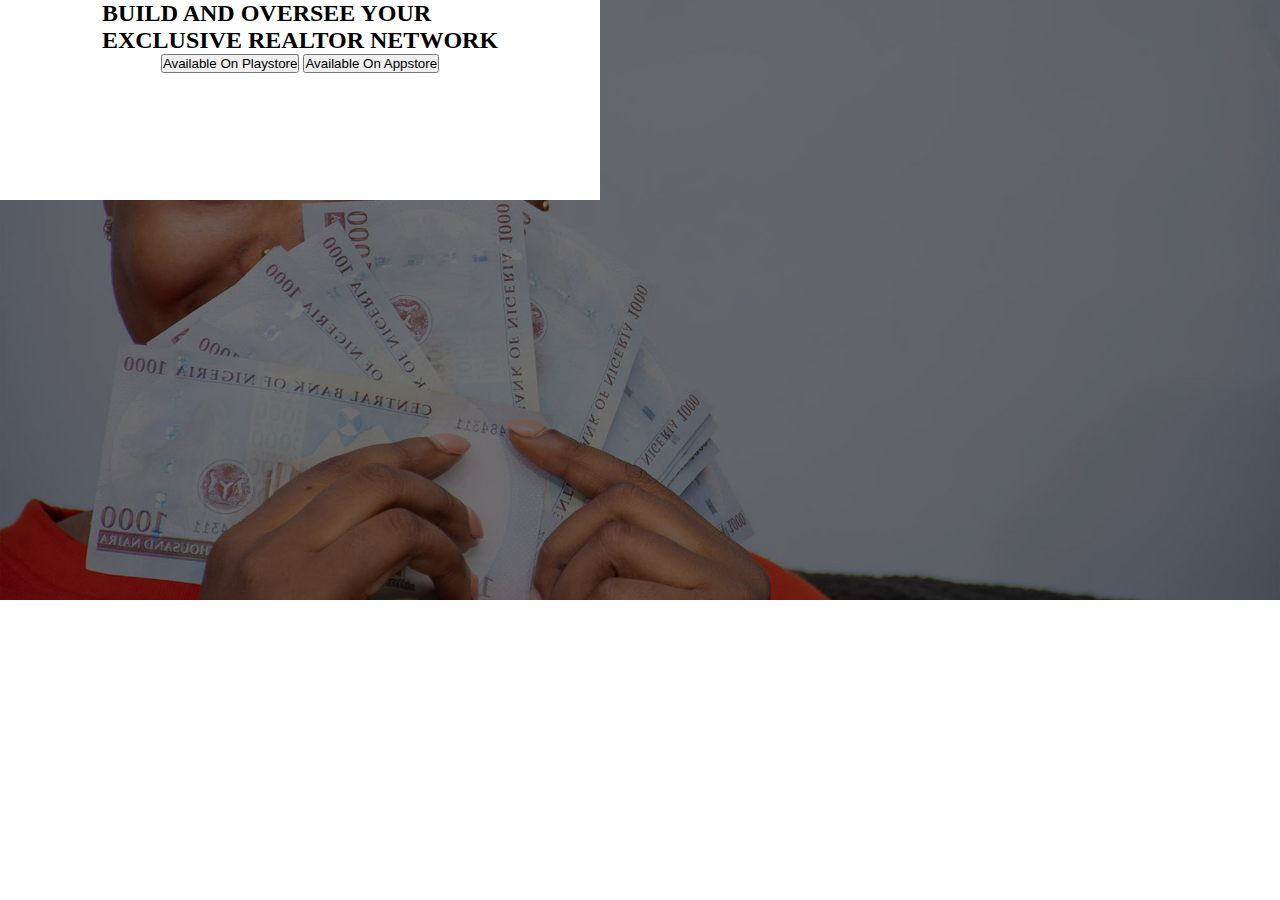
==== index.html @ f13f87d7 "progress" ====
<!DOCTYPE html>
<html lang="en">
  <head>
    <meta charset="UTF-8" />
    <meta name="viewport" content="width=device-width, initial-scale=1.0" />
    <link rel="stylesheet" href="style.css" />
    <title>Document</title>
  </head>
  <body>
    <div class="sec-section">
      <div class="sec-section1">
        <div class="sec-section-text-1">
          <h2>BUILD AND OVERSEE YOUR <br> EXCLUSIVE REALTOR NETWORK</h2>
          <div>
          <button class="btn-1"><img src="./" alt="">Available On Playstore</button>
          <button class="btn-2"><img src="./" alt="">Available On Appstore</button></div>
        </div>
      </div>
      <div class="sec-section2"></div>
      <div class="sec-section3"></div>
      <div class="sec-section4"></div>
    </div>
  </body>
</html>
---- style.css ----
*{
  margin: 0;
  padding: 0;
}

.sec-section{
  display: flex;
  align-items: center;
  justify-content: center;
  width: 100%;
  height: 600px;
}

.sec-section1{
  width: 100%;
  height:600px;
  background-image: url(./images/earn-money\ -\ Copy.jpeg);
  background-position: center;
  background-size: cover;
}

.sec-section-text-1{
  display: flex;
  align-items: center;
  flex-direction: column;
  width: 600px;
  height: 200px;
  background-color: #fff;
}

.btn-1{
  display:;
}
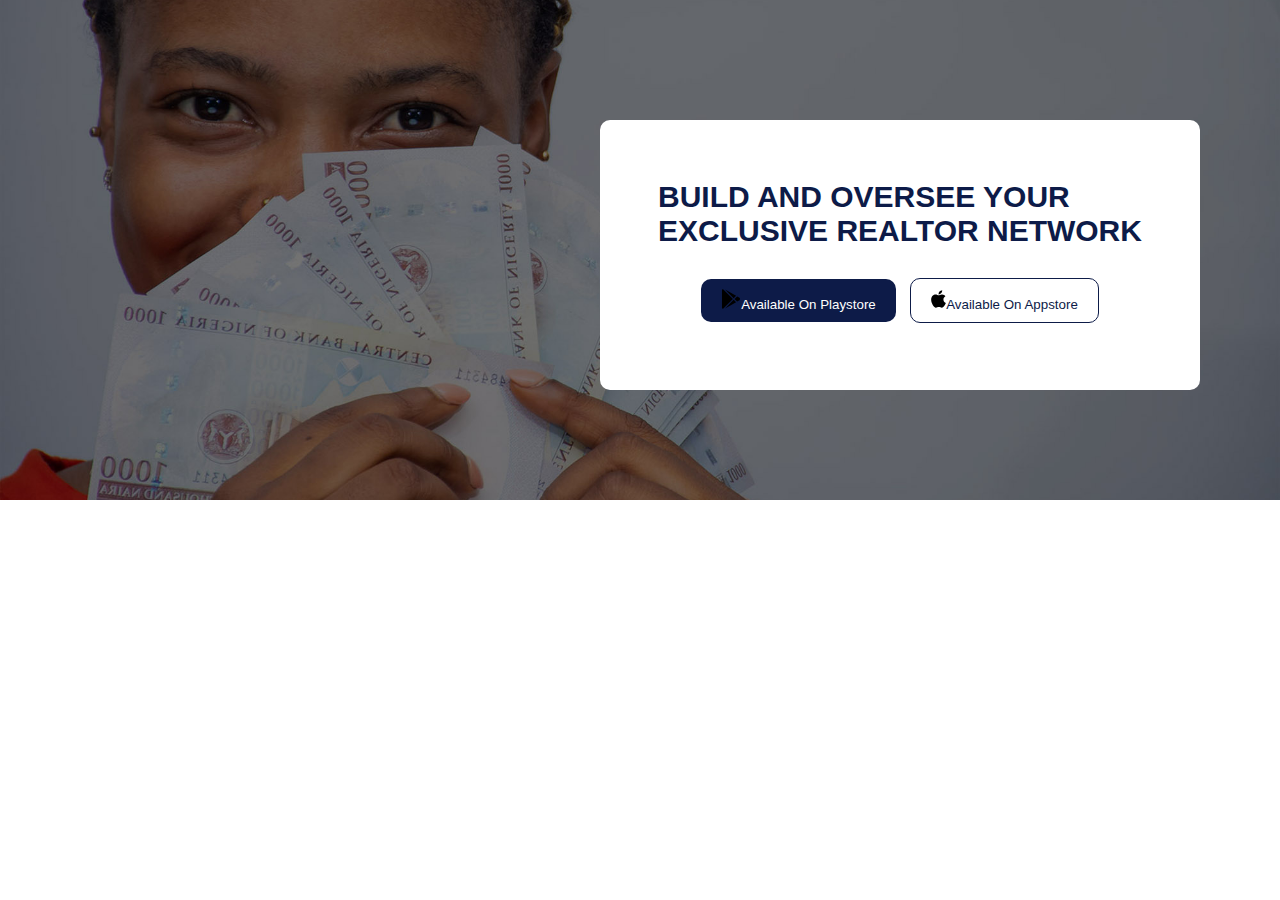
==== commit e65881fc: "first-sec" ====
--- a/index.html
+++ b/index.html
@@ -4,16 +4,25 @@
     <meta charset="UTF-8" />
     <meta name="viewport" content="width=device-width, initial-scale=1.0" />
     <link rel="stylesheet" href="style.css" />
-    <title>Document</title>
+    <link rel="shortcut icon" href="/images/favicon.png" type="image/x-icon" />
+    <title>Prachpro-Home</title>
   </head>
   <body>
     <div class="sec-section">
       <div class="sec-section1">
         <div class="sec-section-text-1">
-          <h2>BUILD AND OVERSEE YOUR <br> EXCLUSIVE REALTOR NETWORK</h2>
+          <h2>
+            BUILD AND OVERSEE YOUR <br />
+            EXCLUSIVE REALTOR NETWORK
+          </h2>
           <div>
-          <button class="btn-1"><img src="./" alt="">Available On Playstore</button>
-          <button class="btn-2"><img src="./" alt="">Available On Appstore</button></div>
+            <button class="btn-1">
+              <img src="./icons/google-play.svg" alt="" />Available On Playstore
+            </button>
+            <button class="btn-2">
+              <img src="./icons/apple.svg" alt="" />Available On Appstore
+            </button>
+          </div>
         </div>
       </div>
       <div class="sec-section2"></div>
--- a/style.css
+++ b/style.css
@@ -1,33 +1,75 @@
-*{
+* {
   margin: 0;
   padding: 0;
 }
 
-.sec-section{
+body {
+  font-family: "Franklin Gothic Medium", "Arial Narrow", Arial, sans-serif;
+}
+
+.sec-section {
   display: flex;
   align-items: center;
   justify-content: center;
   width: 100%;
-  height: 600px;
+  height: 500px;
 }
 
-.sec-section1{
+.sec-section1 {
   width: 100%;
-  height:600px;
+  height: 500px;
   background-image: url(./images/earn-money\ -\ Copy.jpeg);
   background-position: center;
   background-size: cover;
+  padding-left: 600px;
 }
 
-.sec-section-text-1{
+.sec-section-text-1 {
   display: flex;
   align-items: center;
   flex-direction: column;
   width: 600px;
-  height: 200px;
+  height: 270px;
   background-color: #fff;
+  border-radius: 10px;
+  margin-top: 120px;
+  text-align: left;
 }
 
-.btn-1{
-  display:;
+.sec-section-text-1 h2 {
+  font-size: 30px;
+  margin-bottom: 30px;
+  margin-top: 60px;
+  color: #0d1b48;
 }
+
+.btn-1 {
+  background-color: #0d1b48;
+  border: none;
+  border-radius: 10px;
+  color: #fff;
+  padding: 10px 20px;
+  justify-content: center;
+  margin-right: 10px;
+}
+.btn-2 {
+  background-color: transparent;
+  border: 1px solid #0d1b48;
+  border-radius: 10px;
+  color: #0d1b48;
+  padding: 10px 20px;
+  justify-content: center;
+}
+
+.btn-2:hover {
+  background-color: #0d1b48;
+  color: #fff;
+}
+
+.btn-1 img {
+  width: 20px;
+}
+
+.btn-2 img {
+  width: 15px;
+}
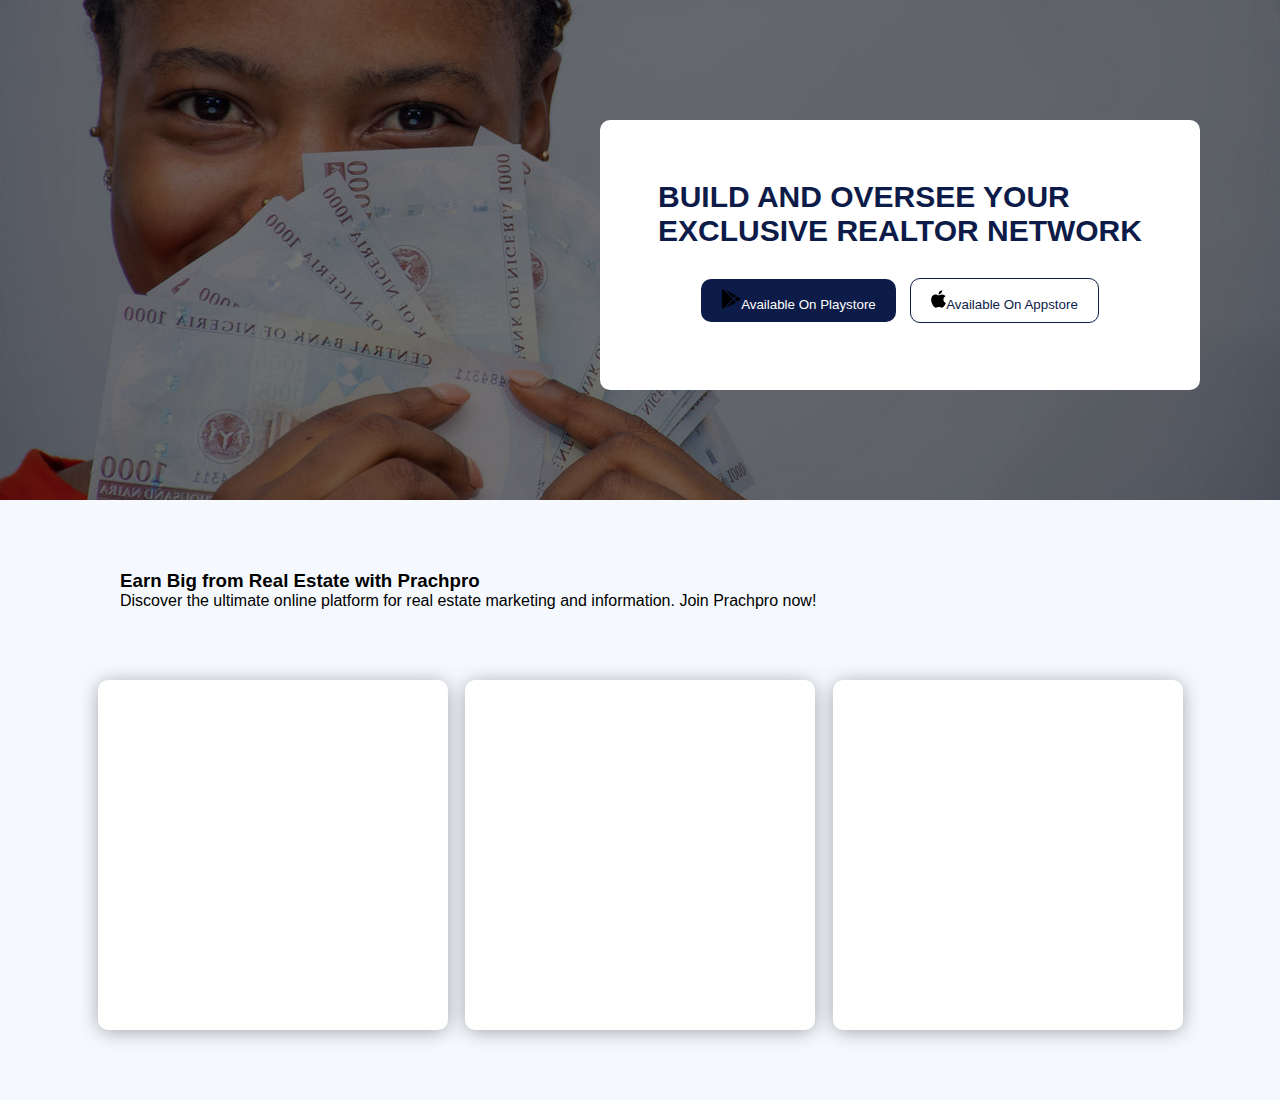
==== commit 2a4ecbec: "box" ====
--- a/index.html
+++ b/index.html
@@ -29,5 +29,18 @@
       <div class="sec-section3"></div>
       <div class="sec-section4"></div>
     </div>
+
+    <div class="third-sec">
+      <div class="third-sec-cont">
+      <h3>Earn Big from Real Estate with Prachpro</h3>
+      <p> Discover the ultimate online platform for real estate marketing and information.
+         Join Prachpro now!</p>
+         <div class="third-sec-box">
+          <div class="box-1"></div>
+          <div class="box-2"></div>
+          <div class="box-3"></div>
+         </div>
+        </div>
+    </div>
   </body>
 </html>
--- a/style.css
+++ b/style.css
@@ -68,8 +68,46 @@
 
 .btn-1 img {
   width: 20px;
+  fill: #fff;
 }
 
 .btn-2 img {
   width: 15px;
+  fill: #fff;
 }
+
+.third-sec{
+  display: flex;
+  flex-direction: column;
+  justify-content: center;
+  width: 100%;
+  height: 600px;
+  background-color:#F5F9FE;
+}
+
+.third-sec-cont{
+  padding: 0 80px;
+}
+
+.third-sec h3, .third-sec p{
+  margin-left: 40px;
+}
+
+.third-sec p{
+  margin-bottom: 70px;
+}
+
+.third-sec-box{
+  display: flex;
+  flex-direction: row;
+  justify-content: space-evenly;
+  align-items: center;
+}
+
+.box-1, .box-2, .box-3{
+  width: 350px;
+  height: 350px;
+  background-color: #fff;
+  border-radius: 10px;
+  box-shadow:0px 2px 20px -2px rgba(0, 0, 0, 0.4) ;
+}
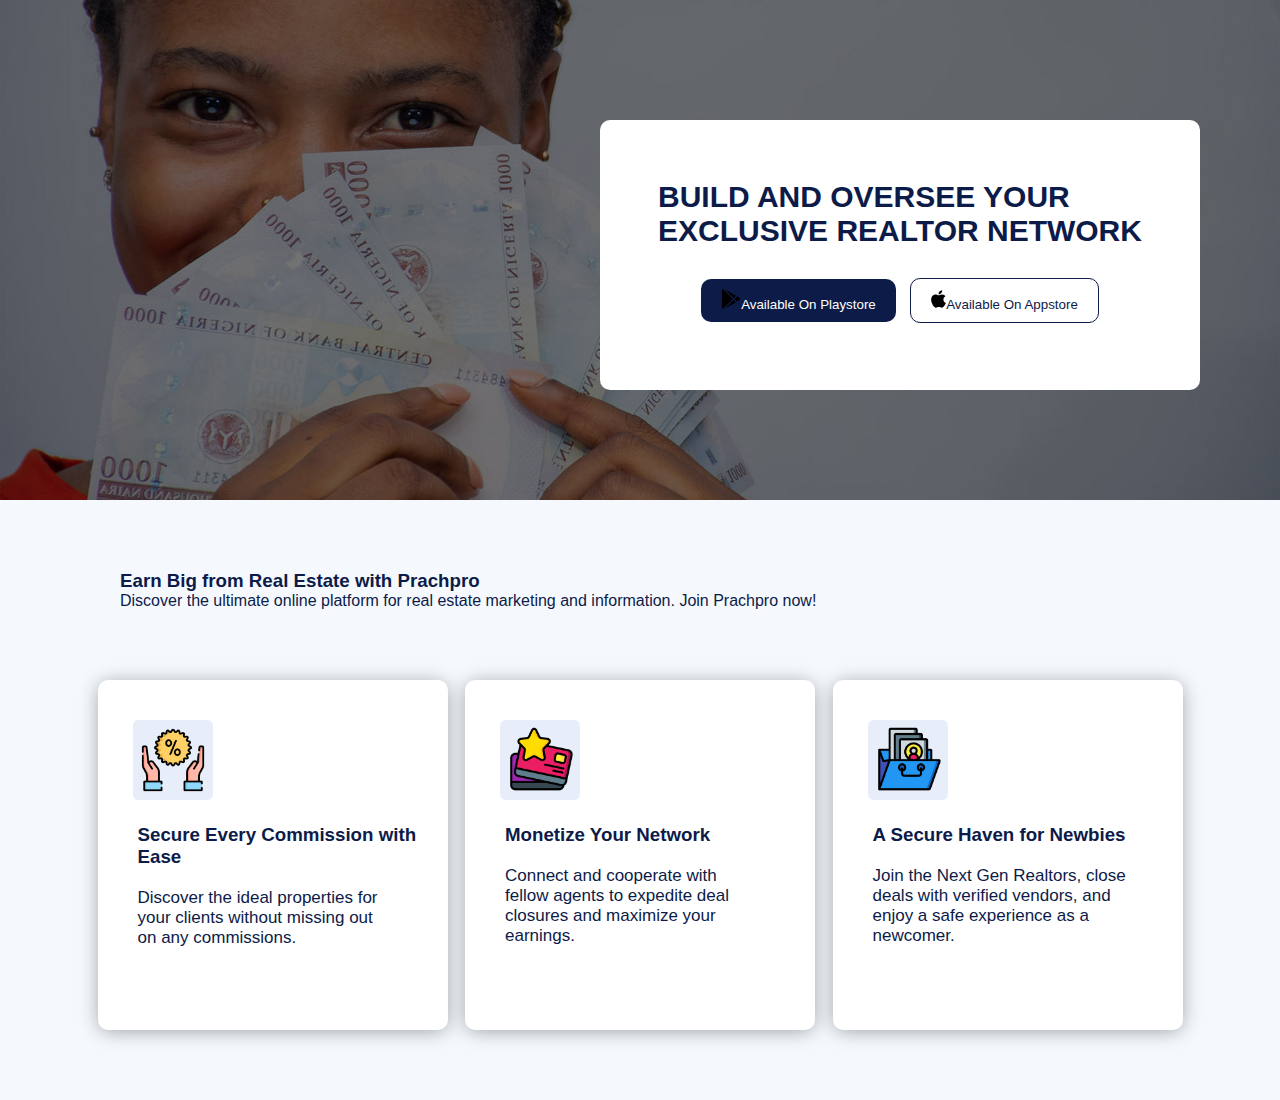
==== commit d664597b: "box-3" ====
--- a/index.html
+++ b/index.html
@@ -32,15 +32,52 @@
 
     <div class="third-sec">
       <div class="third-sec-cont">
-      <h3>Earn Big from Real Estate with Prachpro</h3>
-      <p> Discover the ultimate online platform for real estate marketing and information.
-         Join Prachpro now!</p>
-         <div class="third-sec-box">
-          <div class="box-1"></div>
-          <div class="box-2"></div>
-          <div class="box-3"></div>
-         </div>
+        <h3>Earn Big from Real Estate with Prachpro</h3>
+        <p>
+          Discover the ultimate online platform for real estate marketing and
+          information. Join Prachpro now!
+        </p>
+        <div class="third-sec-box">
+          <div class="box-1">
+            <img
+              src="./images/commission - Copy.png"
+              alt="commission"
+              class="commission"
+            />
+            <h3>
+              Secure Every Commission with <br />
+              Ease
+            </h3>
+            <p>
+              Discover the ideal properties for <br />
+              your clients without missing out <br />on any commissions.
+            </p>
+          </div>
+          <div class="box-2">
+            <img src="./images/earn - Copy.png" alt="earn" class="earn" />
+            <h3>Monetize Your Network</h3>
+            <p>
+              Connect and cooperate with <br />fellow agents to expedite deal
+              <br />
+              closures and maximize your <br />
+              earnings.
+            </p>
+          </div>
+          <div class="box-3">
+            <img
+              src="./images/portfolio.png"
+              alt="portfolio"
+              class="portfolio"
+            />
+            <h3>A Secure Haven for Newbies</h3>
+            <p>
+              Join the Next Gen Realtors, close <br />
+              deals with verified vendors, and <br />enjoy a safe experience as
+              a <br />newcomer.
+            </p>
+          </div>
         </div>
+      </div>
     </div>
   </body>
 </html>
--- a/style.css
+++ b/style.css
@@ -4,7 +4,7 @@
 }
 
 body {
-  font-family: "Franklin Gothic Medium", "Arial Narrow", Arial, sans-serif;
+  font-family: "Segoe UI", Tahoma, Geneva, Verdana, sans-serif;
 }
 
 .sec-section {
@@ -76,38 +76,88 @@
   fill: #fff;
 }
 
-.third-sec{
+.third-sec {
   display: flex;
   flex-direction: column;
   justify-content: center;
   width: 100%;
   height: 600px;
-  background-color:#F5F9FE;
+  background-color: #f5f9fe;
 }
 
-.third-sec-cont{
+.third-sec-cont {
   padding: 0 80px;
 }
 
-.third-sec h3, .third-sec p{
+.third-sec h3,
+.third-sec p {
   margin-left: 40px;
+  color: #0d1b48;
 }
 
-.third-sec p{
+.third-sec p {
   margin-bottom: 70px;
 }
 
-.third-sec-box{
+.third-sec-box {
   display: flex;
   flex-direction: row;
   justify-content: space-evenly;
   align-items: center;
 }
 
-.box-1, .box-2, .box-3{
+.box-1,
+.box-2,
+.box-3 {
   width: 350px;
   height: 350px;
   background-color: #fff;
   border-radius: 10px;
-  box-shadow:0px 2px 20px -2px rgba(0, 0, 0, 0.4) ;
+  box-shadow: 0px 2px 20px -2px rgba(0, 0, 0, 0.4);
+  /* padding: 20px 20px; */
 }
+
+.commission {
+  width: 80px;
+  margin-left: 35px;
+  margin-top: 40px;
+  margin-bottom: 20px;
+}
+
+.box-1 h3 {
+  margin-bottom: 20px;
+}
+
+.box-1 p {
+  font-size: 17px;
+}
+
+.earn {
+  width: 80px;
+  margin-left: 35px;
+  margin-top: 40px;
+  margin-bottom: 20px;
+}
+
+.box-2 h3 {
+  margin-bottom: 20px;
+}
+
+.box-2 p {
+  font-size: 17px;
+}
+
+.portfolio {
+  width: 80px;
+  margin-left: 35px;
+  margin-top: 40px;
+  margin-bottom: 20px;
+}
+
+.box-3 h3 {
+  margin-bottom: 20px;
+}
+
+.box-3 p {
+  font-size: 17px;
+}
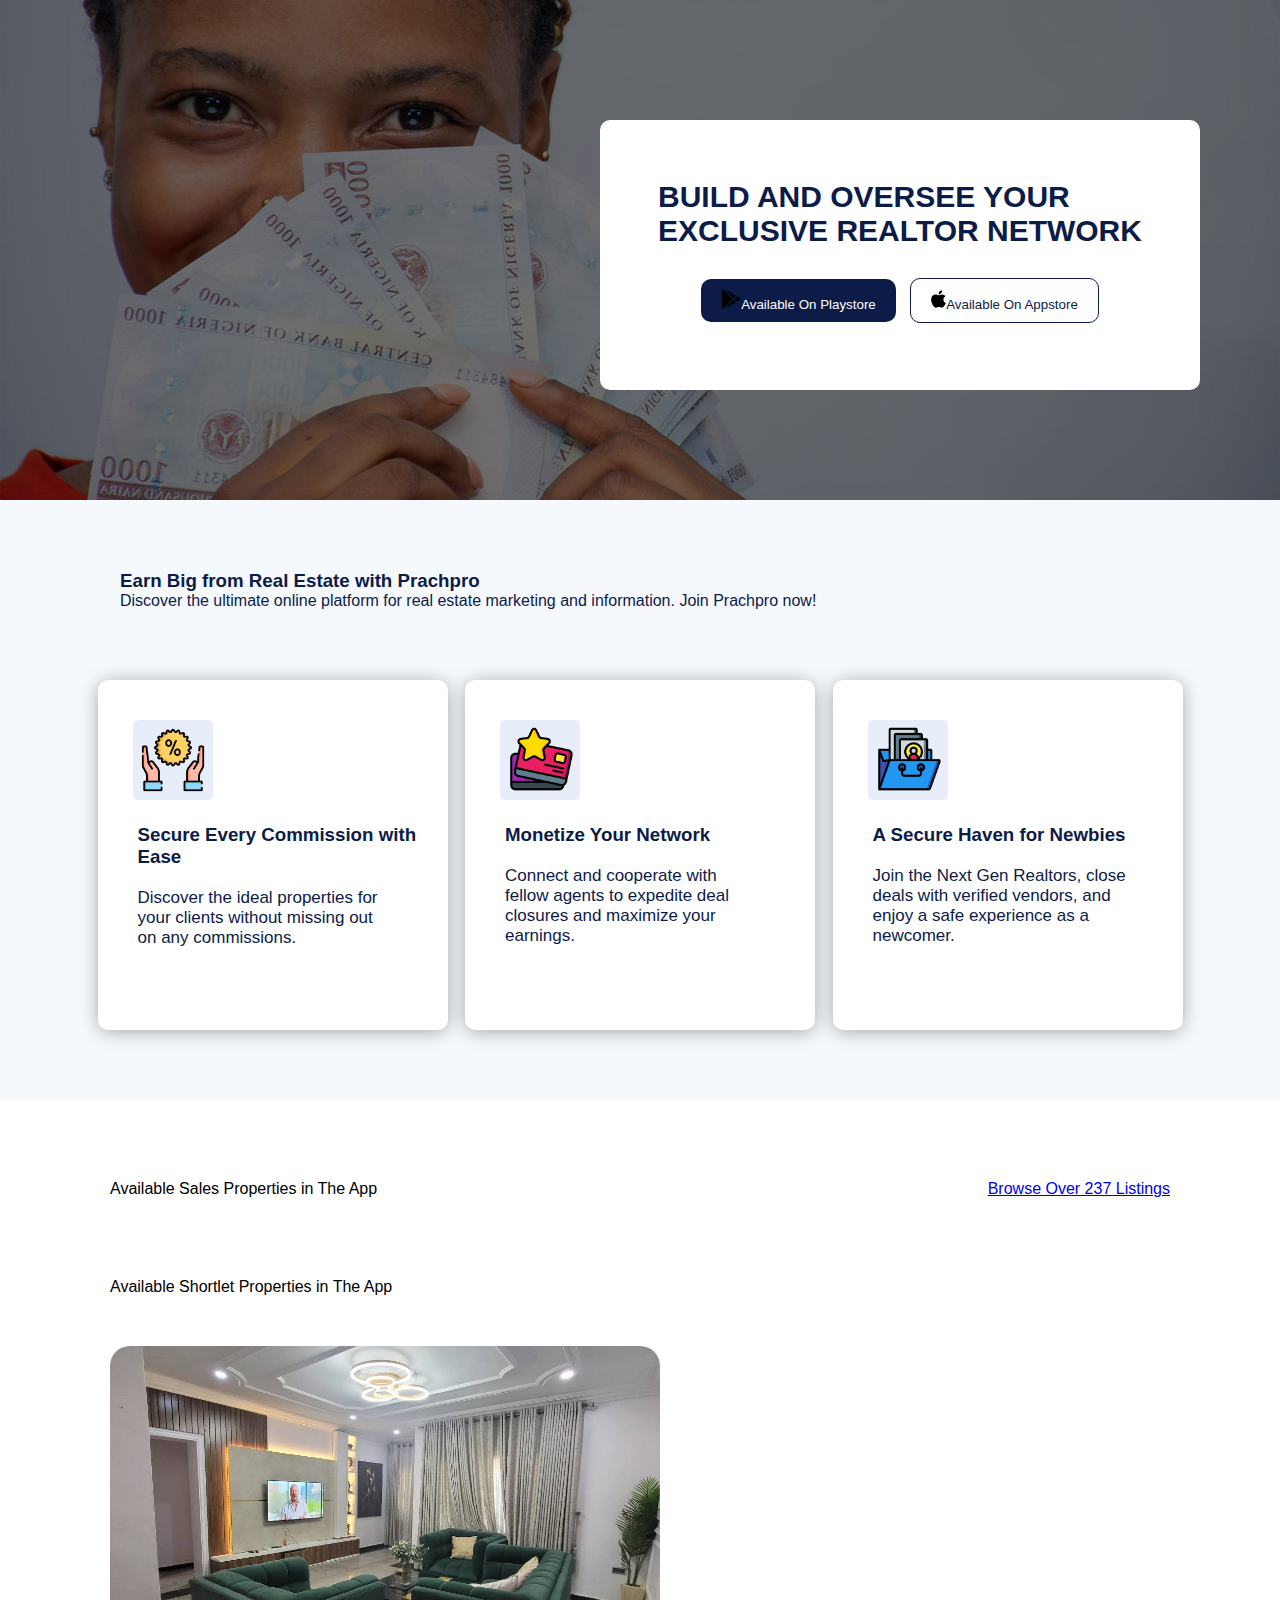
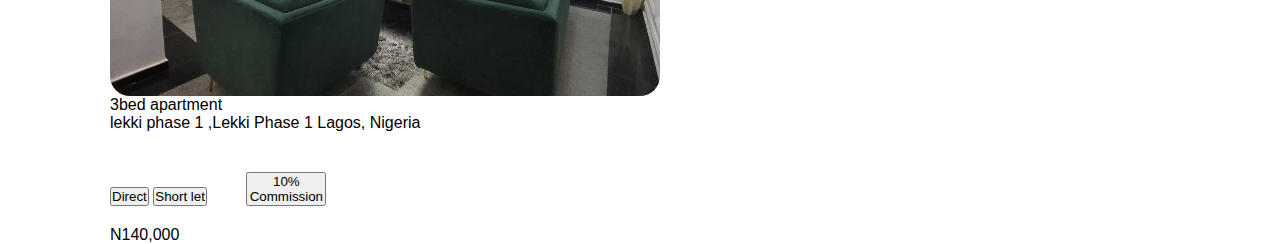
==== commit bb0fdc35: "in progress" ====
--- a/index.html
+++ b/index.html
@@ -79,5 +79,29 @@
         </div>
       </div>
     </div>
+
+    <div class="fourth-sec">
+      <div class="fourth-sec-first-text">
+        <p>Available Sales Properties in The App</p>
+        <a href="#">Browse Over 237 Listings</a>
+      </div>
+      <div class="fourth-sec-second-text">
+        <p class="available">Available Shortlet Properties in The App</p>
+        <div class="shortlet-description">
+          <div class="shortleta">
+            <div class="shortleta-img"></div>
+            <p>3bed apartment</p>
+            <p>lekki phase 1 ,Lekki Phase 1 Lagos, Nigeria</p>
+            <div class="more-info">
+              <button class="direct">Direct</button>
+              <button class="short">Short let</button>
+              <button class="commission">10% Commission</button>
+            </div>
+            <p>N140,000</p>
+          </div>
+          <div class="shortletb"></div>
+        </div>
+      </div>
+    </div>
   </body>
 </html>
--- a/style.css
+++ b/style.css
@@ -114,7 +114,6 @@
   background-color: #fff;
   border-radius: 10px;
   box-shadow: 0px 2px 20px -2px rgba(0, 0, 0, 0.4);
-  /* padding: 20px 20px; */
 }
 
 .commission {
@@ -161,3 +160,49 @@
 .box-3 p {
   font-size: 17px;
 }
+
+.fourth-sec {
+  width: 100%;
+  height: 600px;
+  background-color: #fff;
+}
+
+.fourth-sec-first-text {
+  display: flex;
+  justify-content: space-between;
+  margin-left: 110px;
+  margin-right: 110px;
+  margin-top: 80px;
+  align-items: center;
+}
+.fourth-sec-second-text {
+  margin-left: 110px;
+  margin-right: 110px;
+  margin-top: 80px;
+}
+
+.available{
+  margin-bottom: 50px;
+}
+.shortlet-description {
+  display: flex;
+  flex-direction: row;
+  /* justify-content: space-evenly; */
+}
+
+.shortleta {
+  display: flex;
+  flex-direction: column;
+  /* width: 50%; */
+}
+
+.shortleta-img {
+  width: 550px;
+  height: 350px;
+  /* background-color: aqua; */
+  border-radius: 20px;
+  background-image: url(./images/sitting-room.jpeg);
+  background-position: center;
+  background-size: cover;
+  background-repeat: no-repeat;
+}
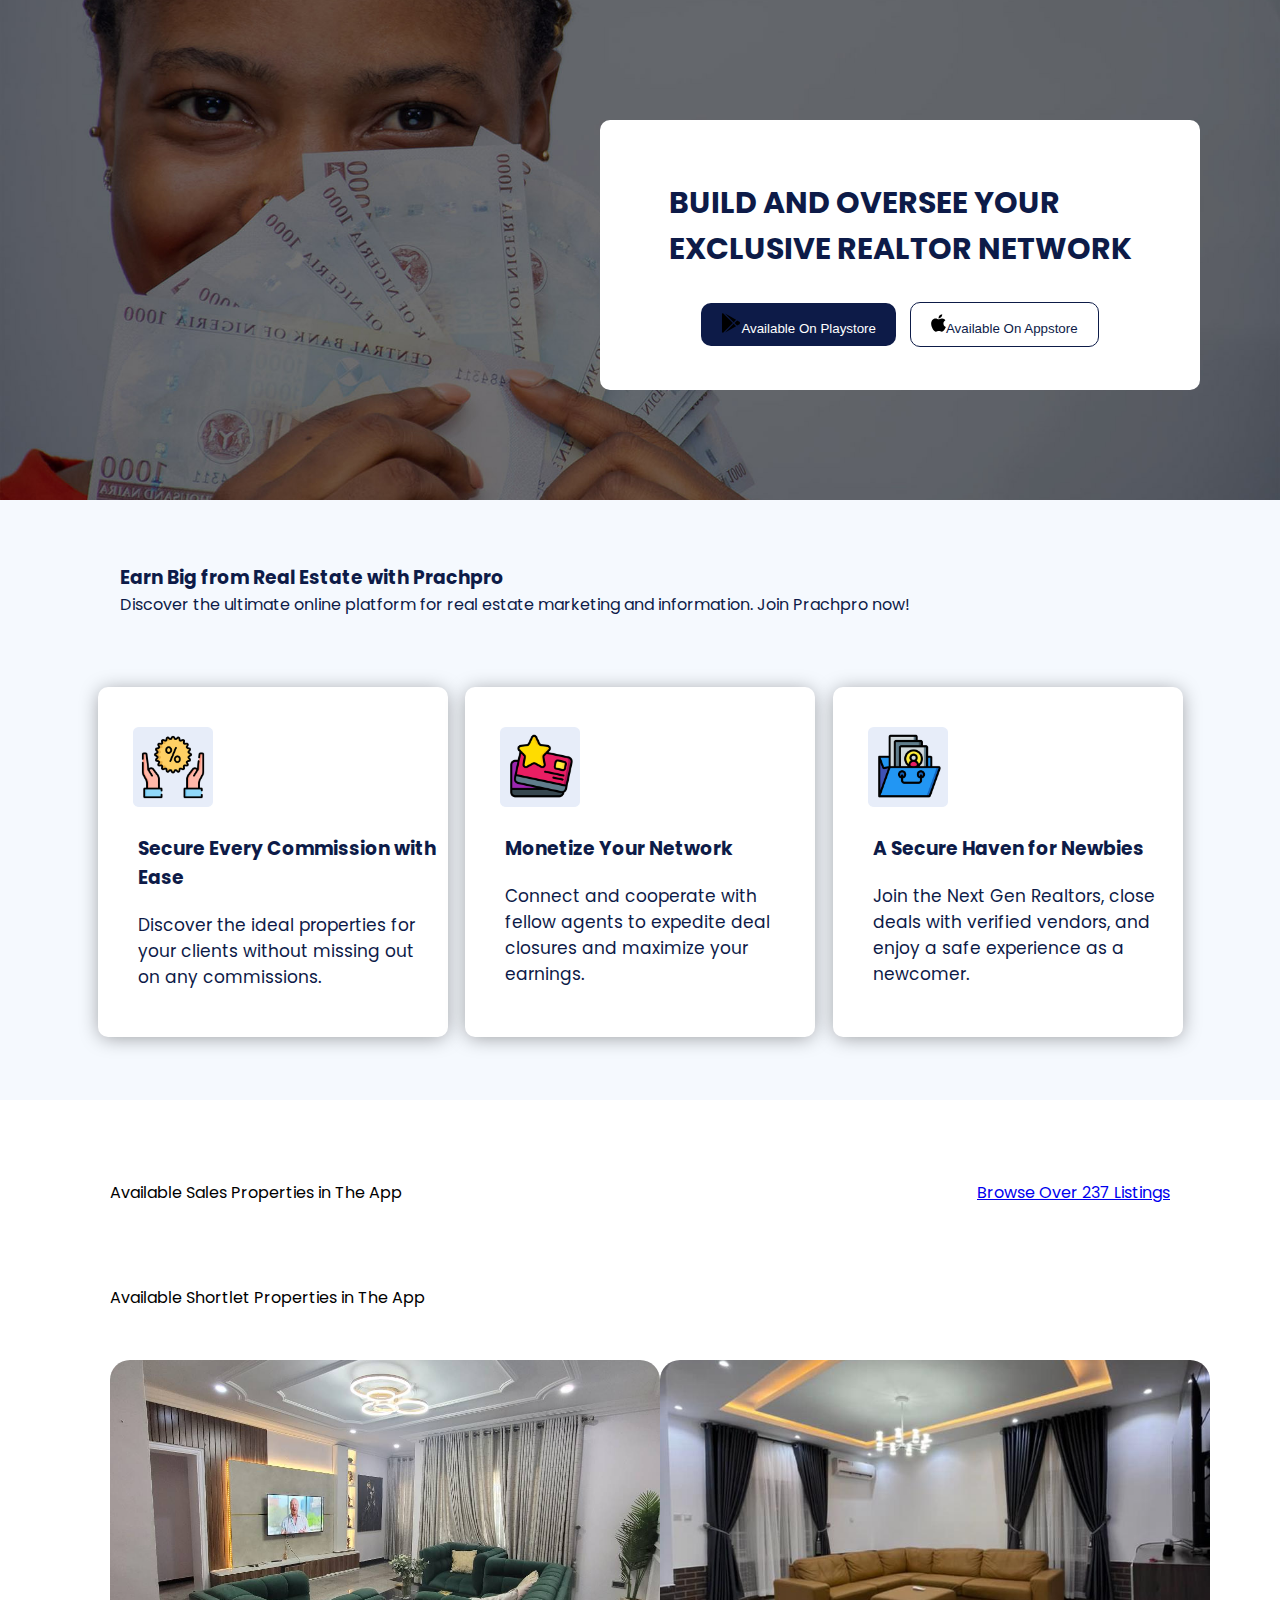
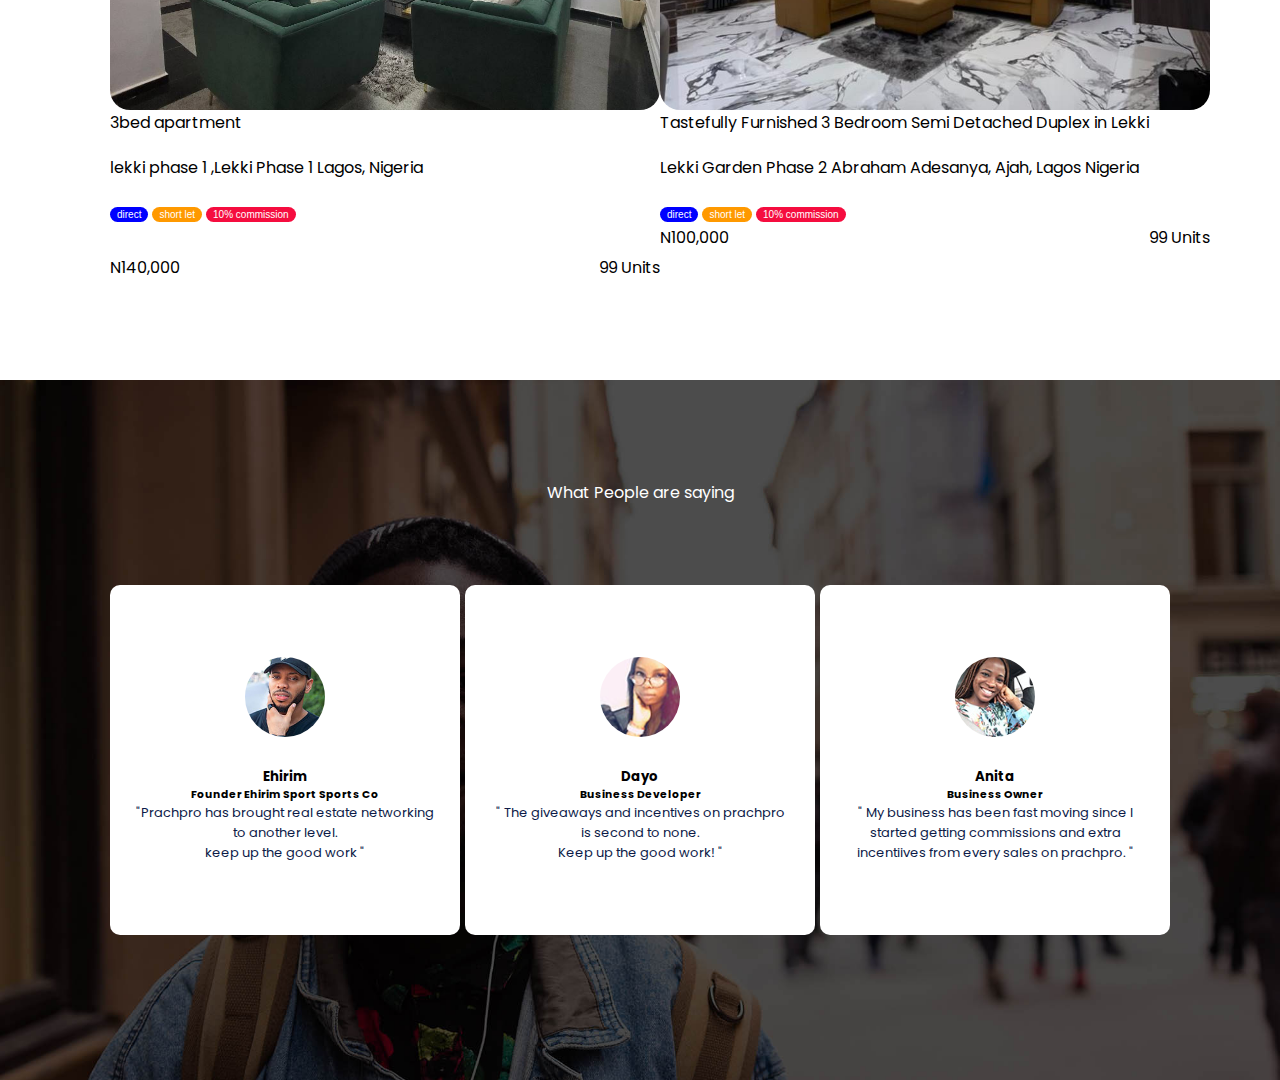
==== commit 79499a6c: "sixth" ====
--- a/index.html
+++ b/index.html
@@ -91,17 +91,70 @@
           <div class="shortleta">
             <div class="shortleta-img"></div>
             <p>3bed apartment</p>
-            <p>lekki phase 1 ,Lekki Phase 1 Lagos, Nigeria</p>
+            <p class="lekki">lekki phase 1 ,Lekki Phase 1 Lagos, Nigeria</p>
             <div class="more-info">
-              <button class="direct">Direct</button>
-              <button class="short">Short let</button>
-              <button class="commission">10% Commission</button>
+              <button class="direct">direct</button>
+              <button class="short">short let</button>
+              <button class="comm">10% commission</button>
             </div>
-            <p>N140,000</p>
+            <div class="price">
+              <p>N140,000</p>
+              <p>99 Units</p>
+            </div>
           </div>
-          <div class="shortletb"></div>
+          <div class="shortletb">
+            <div class="shortletb-img"></div>
+            <p>Tastefully Furnished 3 Bedroom Semi Detached Duplex in Lekki</p>
+            <p class="lekki">
+              Lekki Garden Phase 2 Abraham Adesanya, Ajah, Lagos Nigeria
+            </p>
+            <div class="more-info">
+              <button class="direct">direct</button>
+              <button class="short">short let</button>
+              <button class="comm">10% commission</button>
+              <div class="price">
+                <p>N100,000</p>
+                <p>99 Units</p>
+              </div>
+            </div>
+          </div>
         </div>
       </div>
     </div>
+
+    <div class="fifth-sec">
+      <p class="fifth-text-1">What People are saying</p>
+      <div class="fifth-box">
+        <div class="fifth-box1">
+          <div class="ehirim"></div>
+          <h5>Ehirim</h5>
+          <h6>Founder Ehirim Sport Sports Co</h6>
+          <p>
+            "Prachpro has brought real estate networking <br />
+            to another level. <br />
+            keep up the good work "
+          </p>
+        </div>
+        <div class="fifth-box2">
+          <div class="dayo"></div>
+          <h5>Dayo</h5>
+          <h6>Business Developer</h6>
+          <p>" The giveaways and incentives on prachpro <br>
+            is second to none. <br>
+            Keep up the good work! "</p>
+        </div>
+        <div class="fifth-box3">
+          <div class="anita"></div>
+          <h5>Anita</h5>
+          <h6>Business Owner</h6>
+          <p>" My business has been fast moving since I <br>
+            started getting commissions and extra <br>
+            incentiives from every sales on prachpro. "</p>
+        </div>
+      </div>
+    </div>
+
+
+    <div class="sixth"></div>
   </body>
 </html>
--- a/style.css
+++ b/style.css
@@ -1,10 +1,13 @@
+@import url("https://fonts.googleapis.com/css2?family=Parisienne&family=Poppins:wght@300;400;500;600&display=swap");
+
 * {
   margin: 0;
   padding: 0;
 }
 
 body {
-  font-family: "Segoe UI", Tahoma, Geneva, Verdana, sans-serif;
+  ffont-family: "Parisienne", cursive;
+  font-family: "Poppins", sans-serif;
 }
 
 .sec-section {
@@ -165,6 +168,7 @@
   width: 100%;
   height: 600px;
   background-color: #fff;
+  margin-bottom: 200px;
 }
 
 .fourth-sec-first-text {
@@ -181,19 +185,18 @@
   margin-top: 80px;
 }
 
-.available{
+.available {
   margin-bottom: 50px;
 }
 .shortlet-description {
   display: flex;
   flex-direction: row;
-  /* justify-content: space-evenly; */
+  justify-content: space-between;
 }
 
 .shortleta {
   display: flex;
   flex-direction: column;
-  /* width: 50%; */
 }
 
 .shortleta-img {
@@ -206,3 +209,145 @@
   background-size: cover;
   background-repeat: no-repeat;
 }
+
+.lekki {
+  margin-top: 20px;
+}
+
+.more-info {
+  margin-bottom: 30px;
+  margin-top: 20px;
+}
+
+.direct {
+  border: none;
+  border-radius: 20px;
+  background-color: blue;
+  padding: 2px 7px;
+  color: #fff;
+  font-size: 10px;
+}
+
+.short {
+  border: none;
+  border-radius: 20px;
+  background-color: rgb(255, 153, 0);
+  padding: 2px 7px;
+  color: #fff;
+  font-size: 10px;
+}
+
+.comm {
+  border: none;
+  border-radius: 20px;
+  background-color: rgb(245, 13, 63);
+  padding: 2px 7px;
+  color: #fff;
+  font-size: 10px;
+}
+
+.price {
+  display: flex;
+  justify-content: space-between;
+}
+
+.shortletb {
+  display: flex;
+  flex-direction: column;
+}
+
+.shortletb-img {
+  width: 550px;
+  height: 350px;
+  /* background-color: aqua; */
+  border-radius: 20px;
+  background-image: url(./images/sitting-roomb.jpeg);
+  background-position: center;
+  background-size: cover;
+  background-repeat: no-repeat;
+}
+
+.fifth-sec {
+  width: 100%;
+  height: 600px;
+  background-image: url(./images/testimonial.jpeg);
+  background-position: center;
+  background-size: cover;
+  background-repeat: no-repeat;
+  text-align: center;
+  padding-top: 100px;
+}
+
+.fifth-text-1{
+  color: #fff;
+}
+
+.fifth-box {
+  display: flex;
+  flex-direction: row;
+  justify-content: space-between;
+  margin-left: 110px;
+  margin-right: 110px;
+  margin-top: 80px;
+}
+
+.fifth-box1,
+.fifth-box2,
+.fifth-box3 {
+  width: 350px;
+  height: 350px;
+  background-color: #fff;
+  border-radius: 10px;
+  display: flex;
+  flex-direction: column;
+  justify-content: center;
+}
+
+.ehirim {
+  width: 80px;
+  height: 80px;
+  background-color: #0d1b48;
+  border-radius: 50%;
+  background-image: url(./images/ehirim.jpg);
+  background-position: center;
+  background-size: cover;
+  background-repeat: no-repeat;
+  margin-left: auto;
+  margin-right: auto;
+  margin-bottom: 30px;
+}
+
+.fifth-box1 p,
+.fifth-box2 p,
+.fifth-box3 p {
+  font-size: 13px;
+  color: #0d1b48;
+}
+
+.dayo {
+  width: 80px;
+  height: 80px;
+  background-color: #0d1b48;
+  border-radius: 50%;
+  background-image: url(./images/dayo.jpg);
+  background-position: center;
+  background-size: cover;
+  background-repeat: no-repeat;
+  margin-left: auto;
+  margin-right: auto;
+  margin-bottom: 30px;
+}
+
+.anita {
+  width: 80px;
+  height: 80px;
+  background-color: #0d1b48;
+  border-radius: 50%;
+  background-image: url(./images/anita.jpg);
+  background-position: center;
+  background-size: cover;
+  background-repeat: no-repeat;
+  margin-left: auto;
+  margin-right: auto;
+  margin-bottom: 30px;
+}
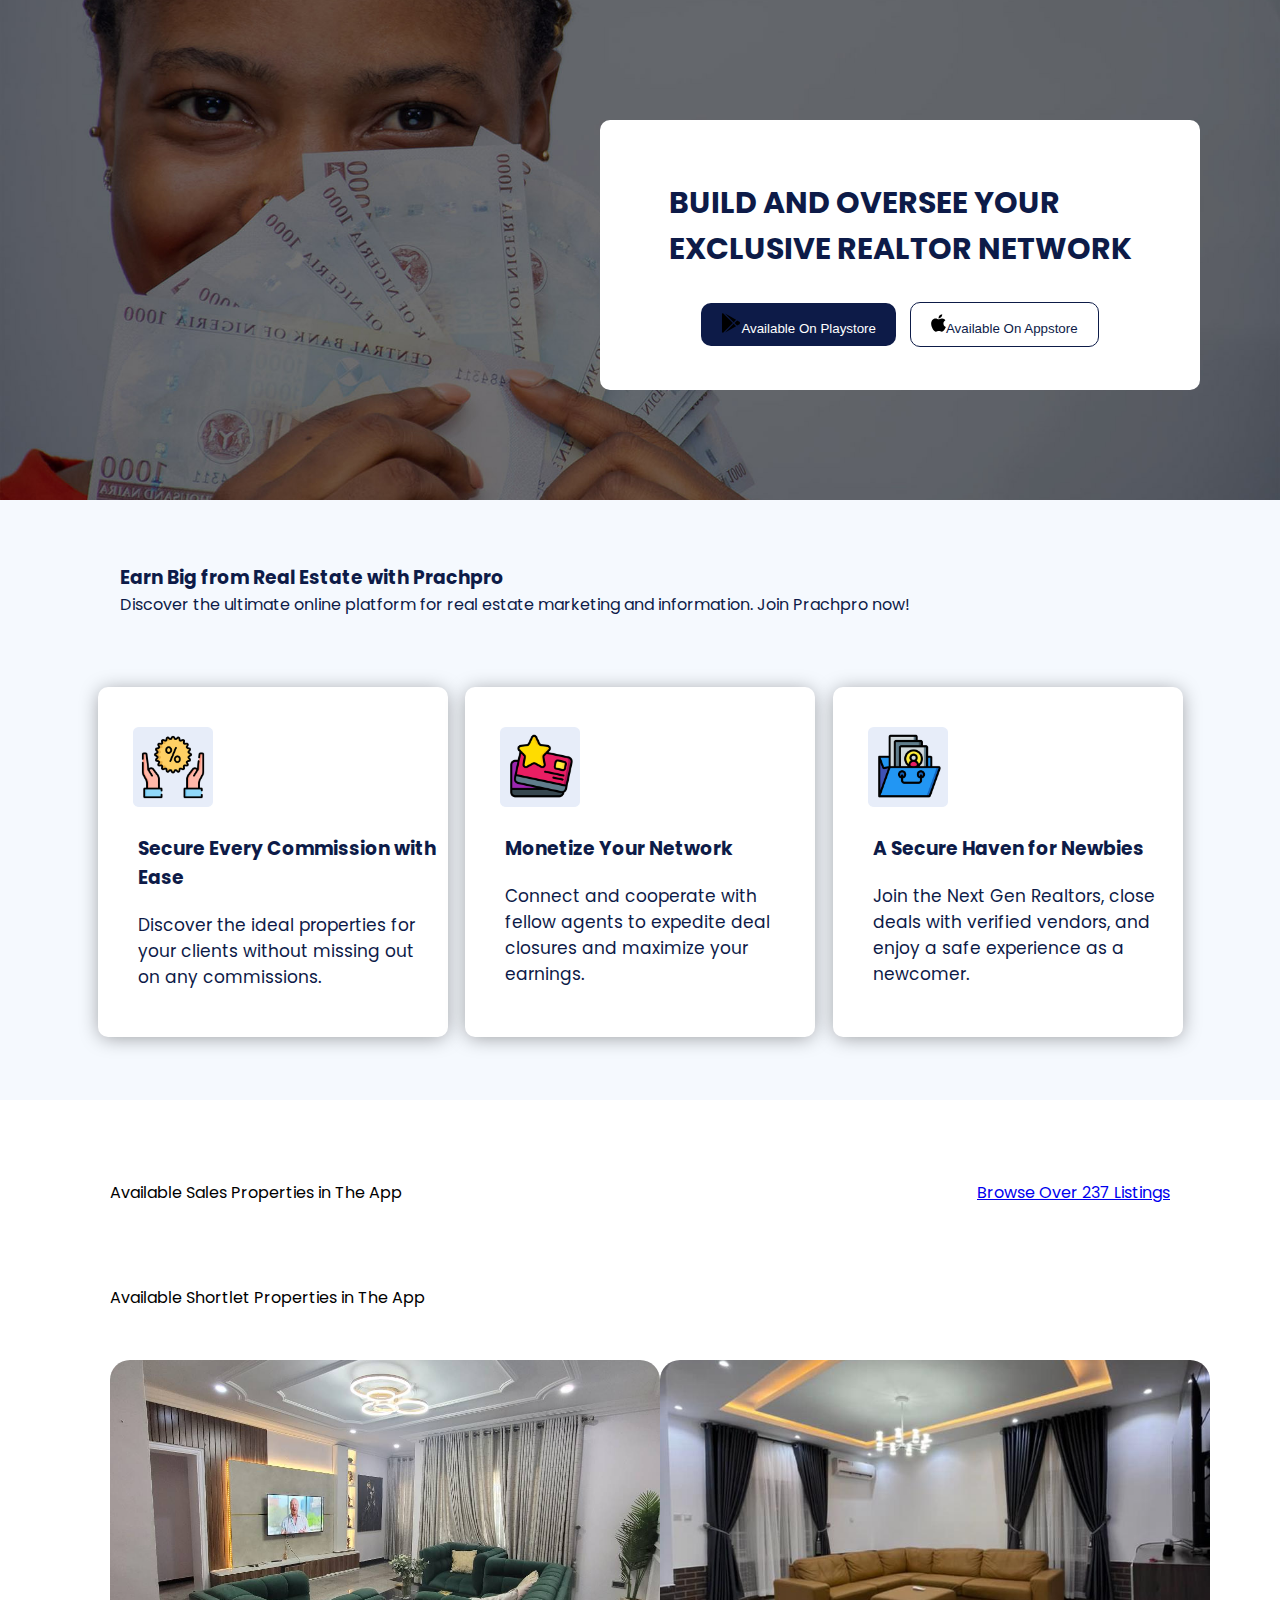
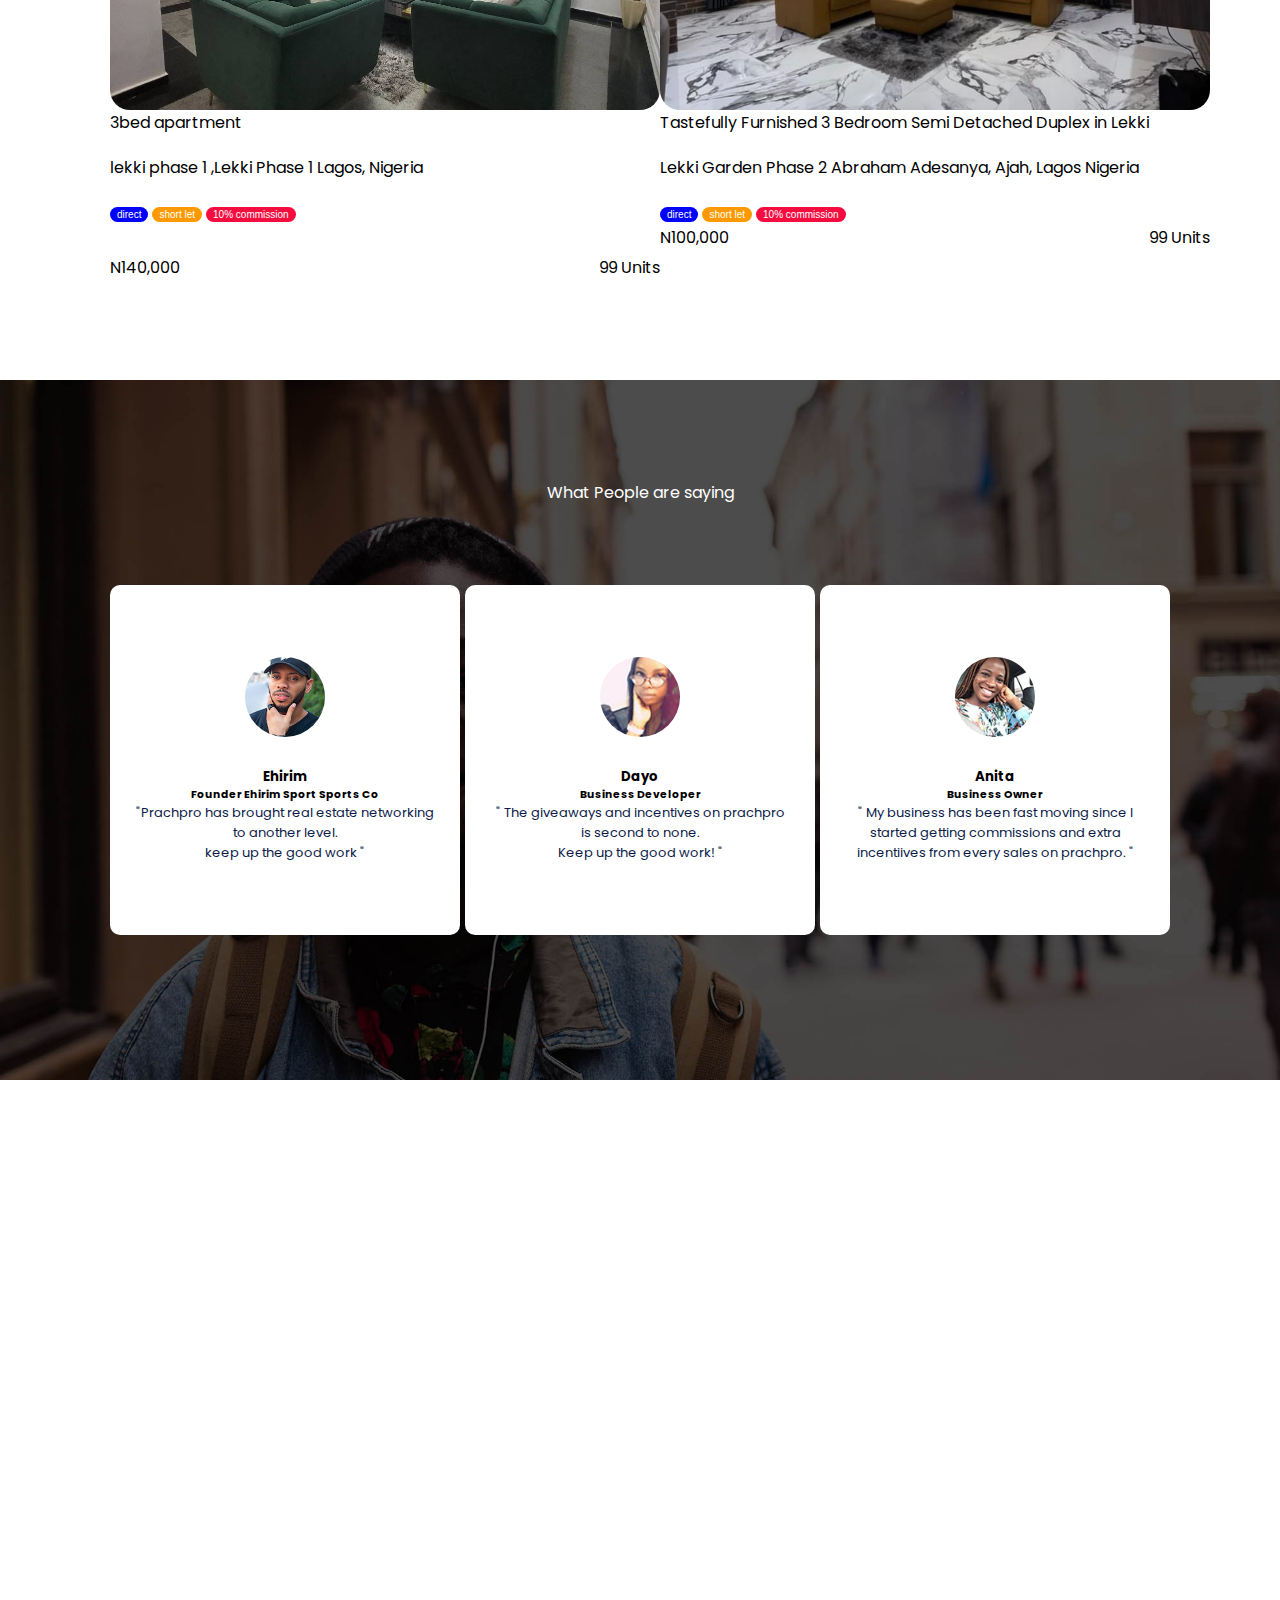
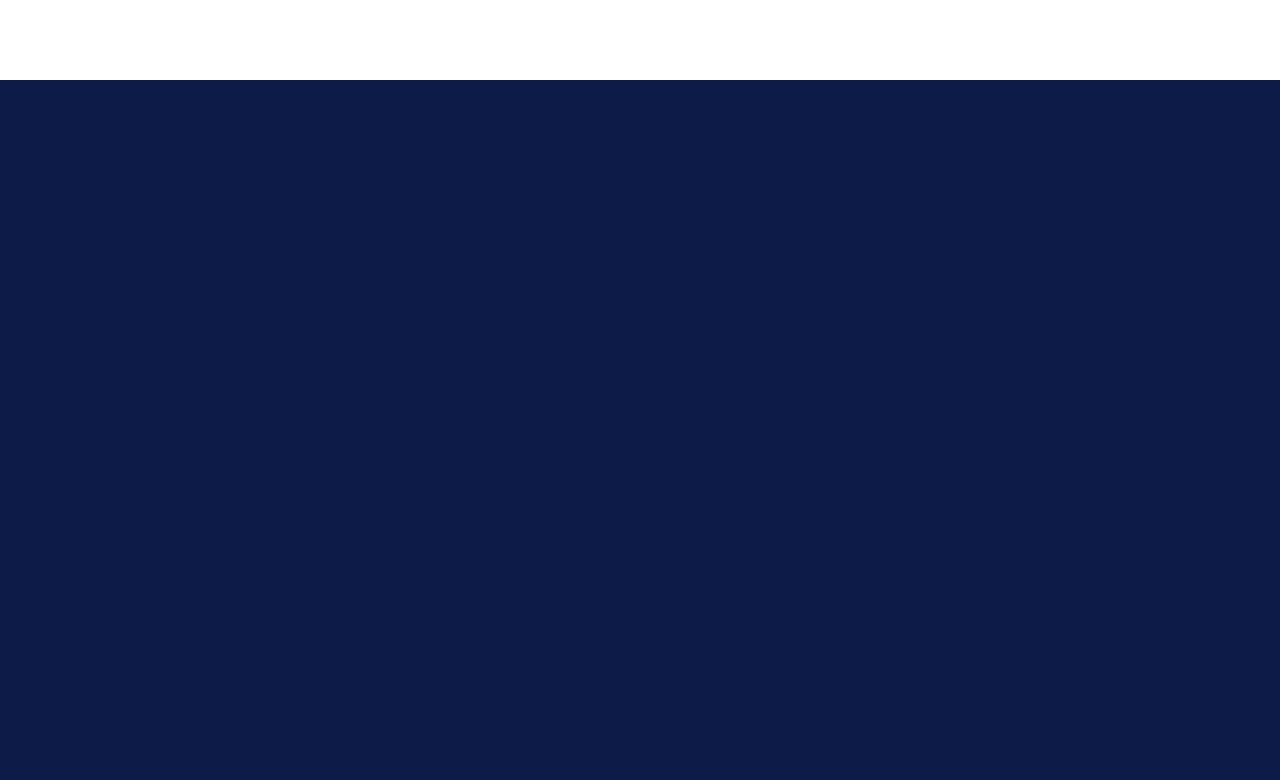
==== commit 385900bc: "video" ====
--- a/index.html
+++ b/index.html
@@ -139,22 +139,55 @@
           <div class="dayo"></div>
           <h5>Dayo</h5>
           <h6>Business Developer</h6>
-          <p>" The giveaways and incentives on prachpro <br>
-            is second to none. <br>
-            Keep up the good work! "</p>
+          <p>
+            " The giveaways and incentives on prachpro <br />
+            is second to none. <br />
+            Keep up the good work! "
+          </p>
         </div>
         <div class="fifth-box3">
           <div class="anita"></div>
           <h5>Anita</h5>
           <h6>Business Owner</h6>
-          <p>" My business has been fast moving since I <br>
-            started getting commissions and extra <br>
-            incentiives from every sales on prachpro. "</p>
+          <p>
+            " My business has been fast moving since I <br />
+            started getting commissions and extra <br />
+            incentiives from every sales on prachpro. "
+          </p>
         </div>
       </div>
     </div>
 
-
-    <div class="sixth"></div>
+    <div class="sixth-sec">
+      <div class="video">
+      <div class="video1">
+        <iframe
+          width="100%"
+          height="100%"
+          src="https://www.youtube.com/embed/J8aWuaKOpMs?si=dq9vsKy7i_e3an8-"
+          title="YouTube video player"
+          frameborder="0"
+          allow="accelerometer; autoplay; clipboard-write; encrypted-media; gyroscope; picture-in-picture; web-share"
+          allowfullscreen
+        ></iframe>
+      </div>
+      <div class="video2">
+        <iframe
+          width="100%"
+          height="100%"
+          src="https://www.youtube.com/embed/2gqp9MEJnV4?si=JKdnRLBDZK2L0wxu"
+          title="YouTube video player"
+          frameborder="0"
+          allow="accelerometer; autoplay; clipboard-write; encrypted-media; gyroscope; picture-in-picture; web-share"
+          allowfullscreen
+        ></iframe>
+      </div>
+    </div>
+    </div>
+    <div class="footer">
+      <div class="footer1"></div>
+      <div class="footer2"></div>
+      <div class="footer3"></div>
+    </div>
   </body>
 </html>
--- a/style.css
+++ b/style.css
@@ -278,7 +278,7 @@
   padding-top: 100px;
 }
 
-.fifth-text-1{
+.fifth-text-1 {
   color: #fff;
 }
 
@@ -351,3 +351,34 @@
   margin-right: auto;
   margin-bottom: 30px;
 }
+
+.sixth-sec {
+  display: flex;
+  align-items: center;
+  width: 100%;
+  height: 600px;
+  background-color: #fff;
+}
+
+.video {
+  display: flex;
+  /* justify-content: space-between; */
+  align-items: center;
+  margin-left: 110px;
+  margin-right: 110px;
+
+}
+
+.video1,
+.video2 {
+  width: 530px;
+  height: 350px;
+}
+
+.footer {
+  display: flex;
+  flex-direction: row;
+  width: 100%;
+  height: 700px;
+  background-color: #0d1b48;
+}
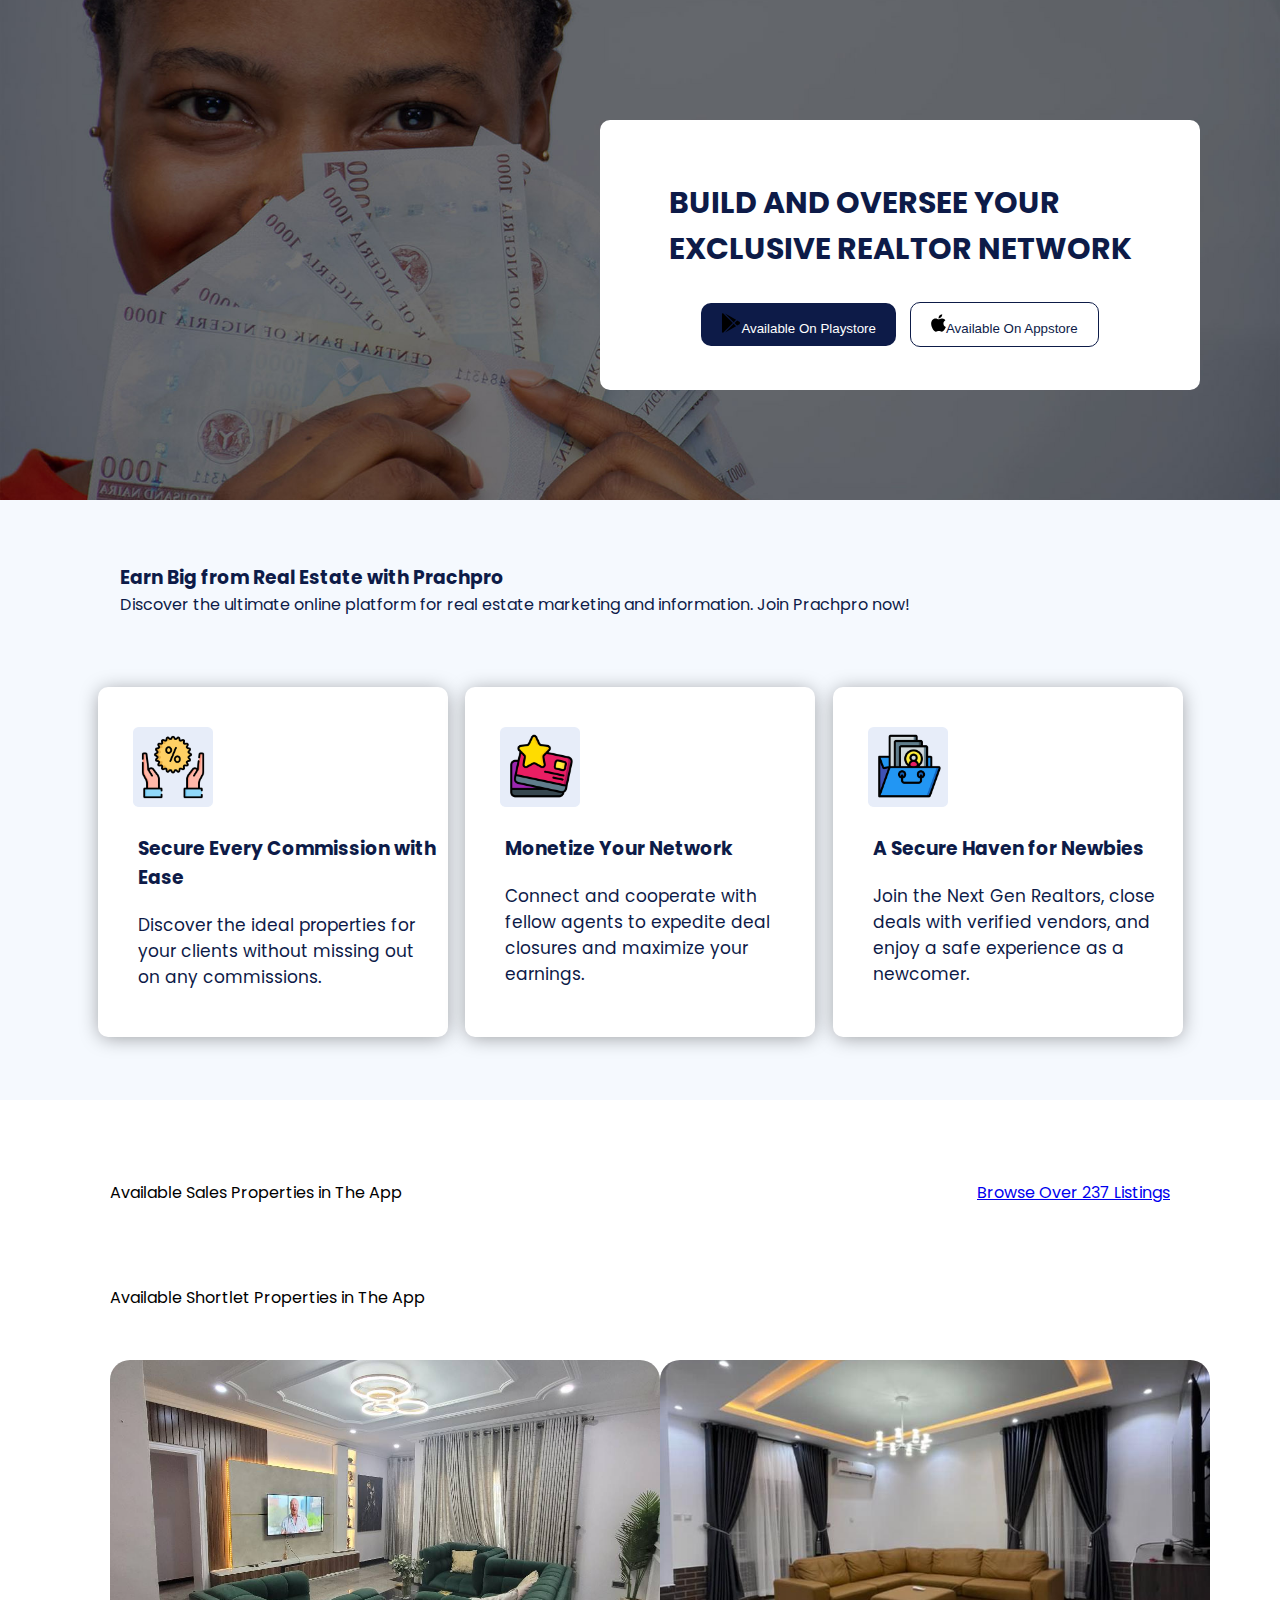
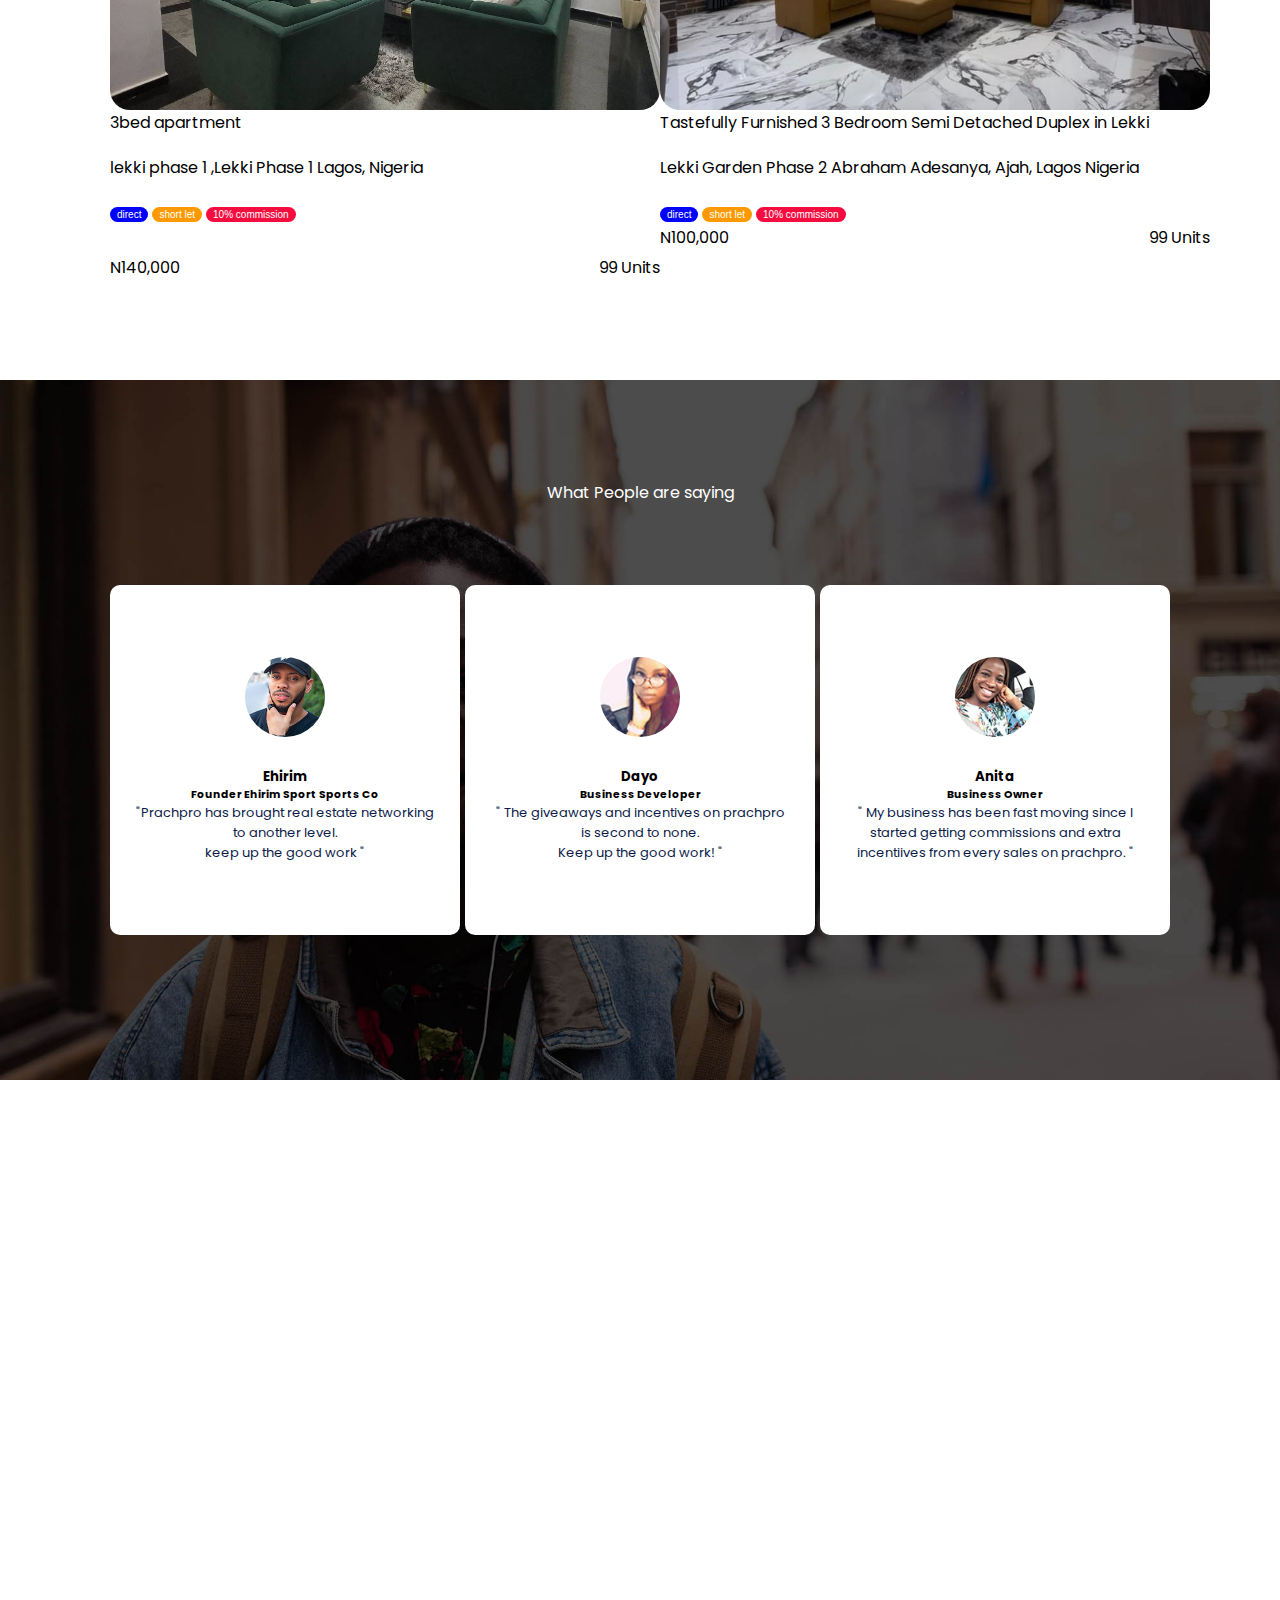
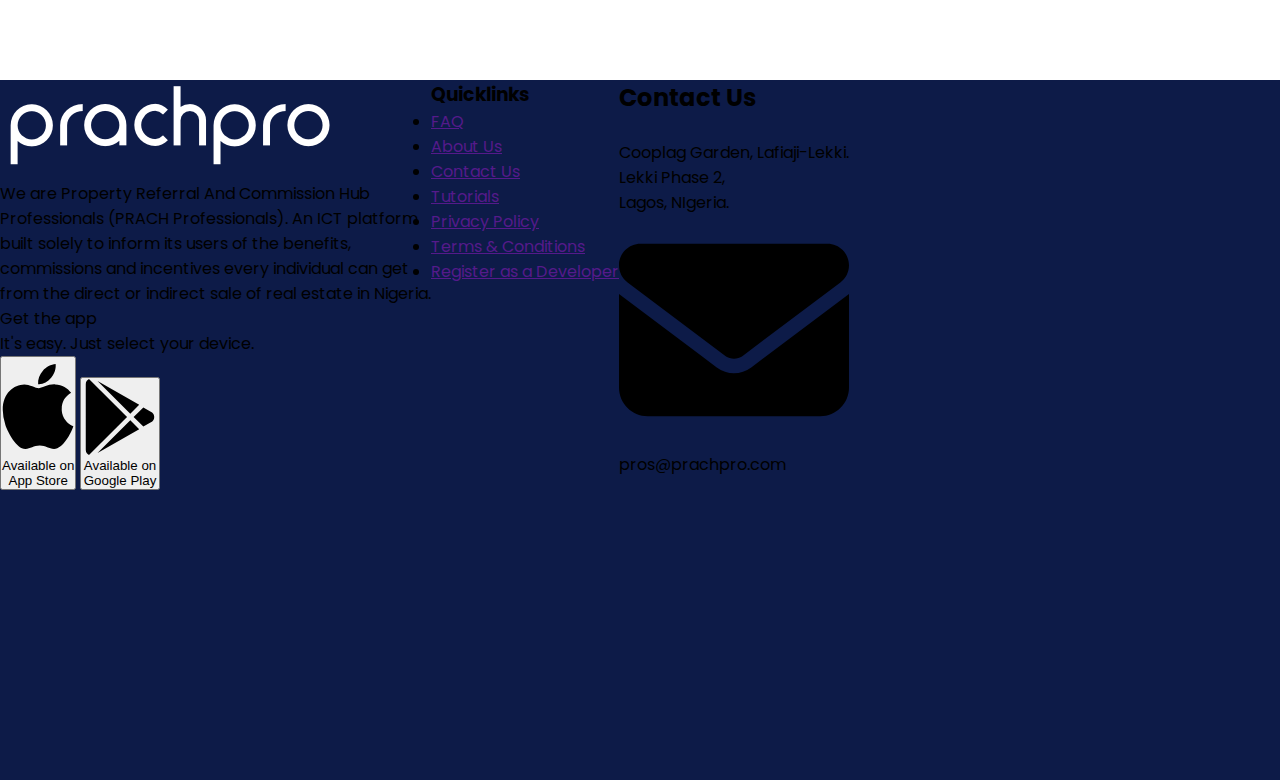
==== commit 737374fa: "svg" ====
--- a/index.html
+++ b/index.html
@@ -160,34 +160,95 @@
 
     <div class="sixth-sec">
       <div class="video">
-      <div class="video1">
-        <iframe
-          width="100%"
-          height="100%"
-          src="https://www.youtube.com/embed/J8aWuaKOpMs?si=dq9vsKy7i_e3an8-"
-          title="YouTube video player"
-          frameborder="0"
-          allow="accelerometer; autoplay; clipboard-write; encrypted-media; gyroscope; picture-in-picture; web-share"
-          allowfullscreen
-        ></iframe>
-      </div>
-      <div class="video2">
-        <iframe
-          width="100%"
-          height="100%"
-          src="https://www.youtube.com/embed/2gqp9MEJnV4?si=JKdnRLBDZK2L0wxu"
-          title="YouTube video player"
-          frameborder="0"
-          allow="accelerometer; autoplay; clipboard-write; encrypted-media; gyroscope; picture-in-picture; web-share"
-          allowfullscreen
-        ></iframe>
-      </div>
-    </div>
+        <div class="video1">
+          <iframe
+            width="100%"
+            height="100%"
+            src="https://www.youtube.com/embed/J8aWuaKOpMs?si=dq9vsKy7i_e3an8-"
+            title="YouTube video player"
+            frameborder="0"
+            allow="accelerometer; autoplay; clipboard-write; encrypted-media; gyroscope; picture-in-picture; web-share"
+            allowfullscreen
+          ></iframe>
+        </div>
+        <div class="video2">
+          <iframe
+            width="100%"
+            height="100%"
+            src="https://www.youtube.com/embed/2gqp9MEJnV4?si=JKdnRLBDZK2L0wxu"
+            title="YouTube video player"
+            frameborder="0"
+            allow="accelerometer; autoplay; clipboard-write; encrypted-media; gyroscope; picture-in-picture; web-share"
+            allowfullscreen
+          ></iframe>
+        </div>
+      </div>
     </div>
     <div class="footer">
-      <div class="footer1"></div>
-      <div class="footer2"></div>
-      <div class="footer3"></div>
+      <div class="footer1">
+        <img src="./images/logo-lettering-light.png" alt="" />
+        <p>
+          We are Property Referral And Commission Hub <br />
+          Professionals (PRACH Professionals). An ICT platform <br />
+          built solely to inform its users of the benefits, <br />
+          commissions and incentives every individual can get <br />
+          from the direct or indirect sale of real estate in Nigeria.
+          <br /><span>Get the app</span>
+        </p>
+        <p>It's easy. Just select your device.</p>
+        <button class="apple">
+          <img src="./icons/apple.svg" alt="" />Available on <br />
+          App Store
+        </button>
+        <button class="playstore">
+          <img src="./icons/google-play.svg" alt="" />
+          Available on <br />
+          Google Play
+        </button>
+      </div>
+
+      <div class="footer2">
+        <h3>Quicklinks</h3>
+        <ul>
+          <li><a href="">FAQ</a></li>
+          <li><a href="">About Us</a></li>
+          <li><a href="">Contact Us</a></li>
+          <li><a href="">Tutorials</a></li>
+          <li><a href="">Privacy Policy</a></li>
+          <li><a href="">Terms & Conditions</a></li>
+          <li><a href="">Register as a Developer</a></li>
+        </ul>
+      </div>
+
+      <div class="footer3">
+        <h2>Contact Us</h2>
+
+        <div class="foot3-text1">
+          <img src="" alt="" />
+          <p>
+            Cooplag Garden, Lafiaji-Lekki. <br />
+            Lekki Phase 2, <br />
+            Lagos, NIgeria.
+          </p>
+        </div>
+
+        <div class="foot3-text2">
+          <p>
+            <svg xmlns="http://www.w3.org/2000/svg" viewBox="0 0 512 512">
+              <!--!Font Awesome Free 6.5.1 by @fontawesome - https://fontawesome.com License - https://fontawesome.com/license/free Copyright 2024 Fonticons, Inc.-->
+              <path
+                d="M48 64C21.5 64 0 85.5 0 112c0 15.1 7.1 29.3 19.2 38.4L236.8 313.6c11.4 8.5 27 8.5 38.4 0L492.8 150.4c12.1-9.1 19.2-23.3 19.2-38.4c0-26.5-21.5-48-48-48H48zM0 176V384c0 35.3 28.7 64 64 64H448c35.3 0 64-28.7 64-64V176L294.4 339.2c-22.8 17.1-54 17.1-76.8 0L0 176z"
+              /></svg
+            >pros@prachpro.com
+          </p>
+          <div class="social-links">
+            <a href=""><img src="" alt="" /></a>
+            <a href=""><img src="" alt="" /></a>
+            <a href=""><img src="" alt="" /></a>
+            <a href=""><img src="" alt="" /></a>
+          </div>
+        </div>
+      </div>
     </div>
   </body>
 </html>
